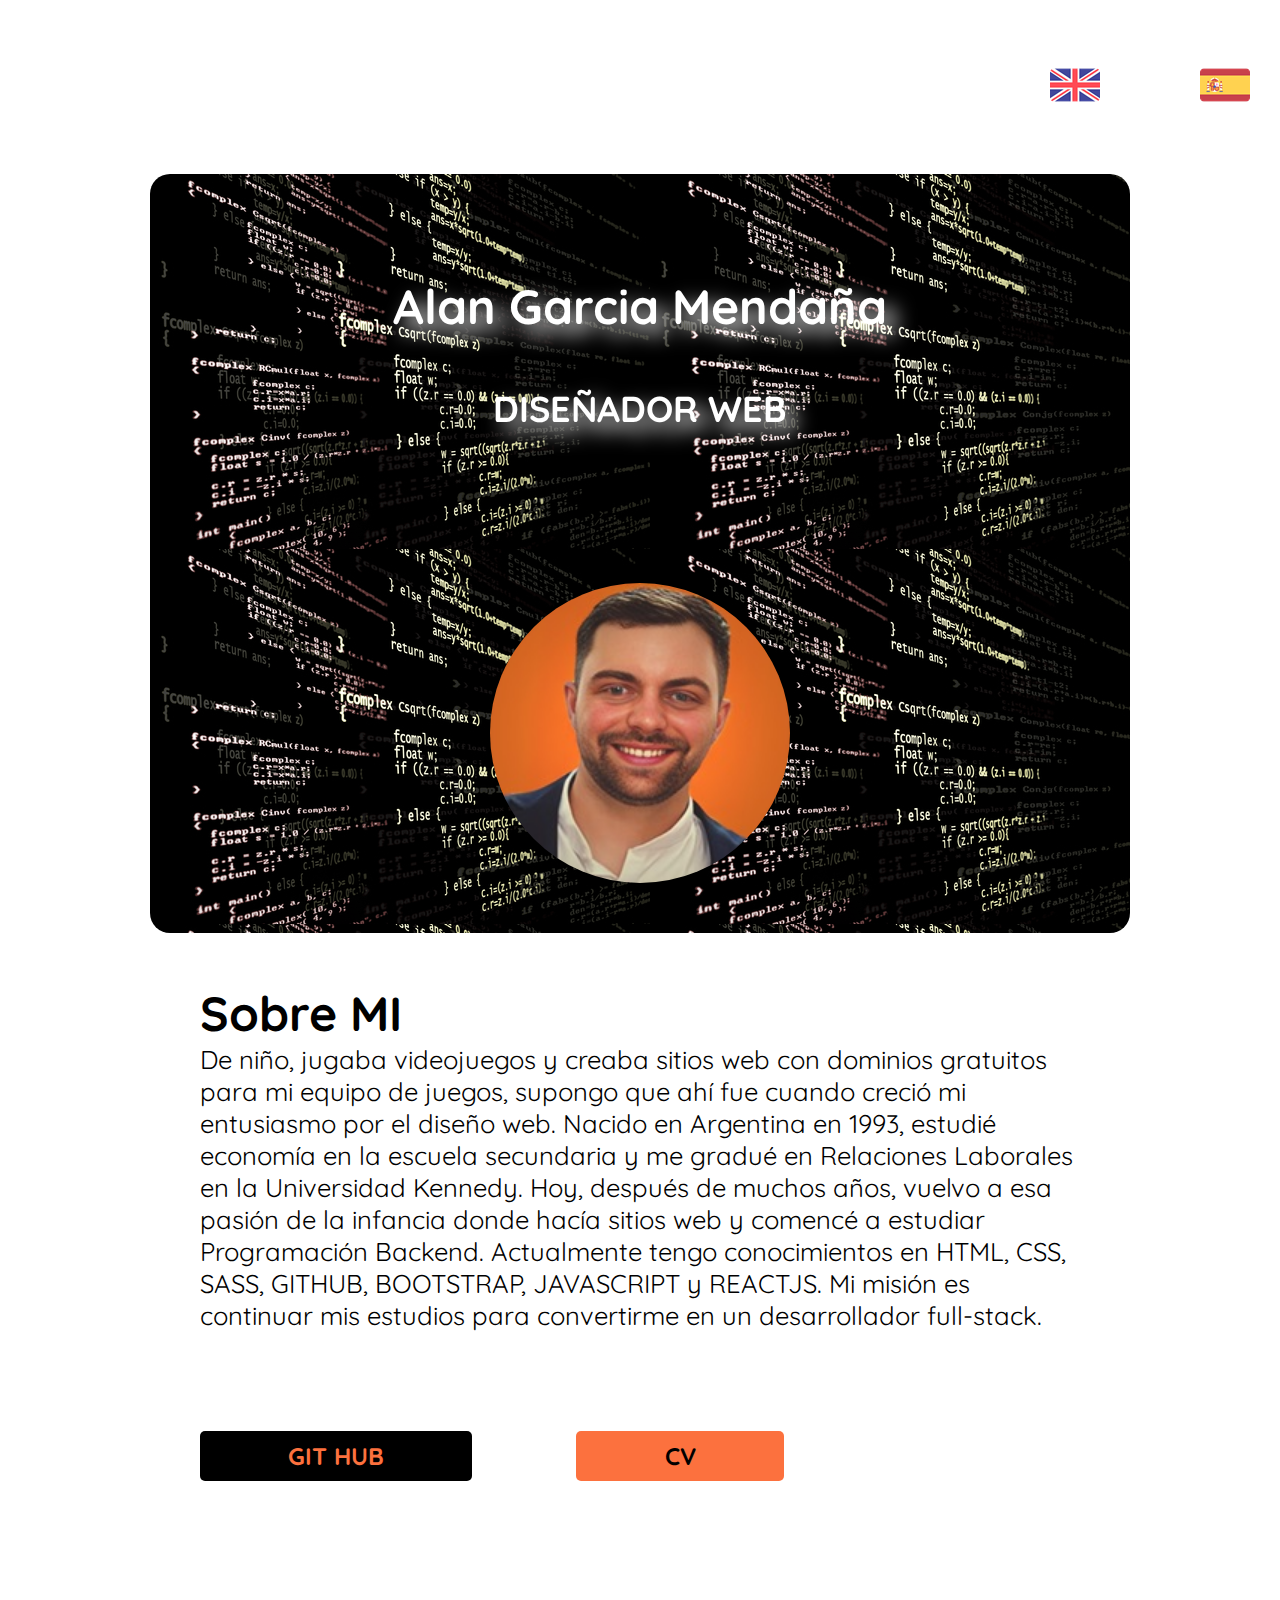
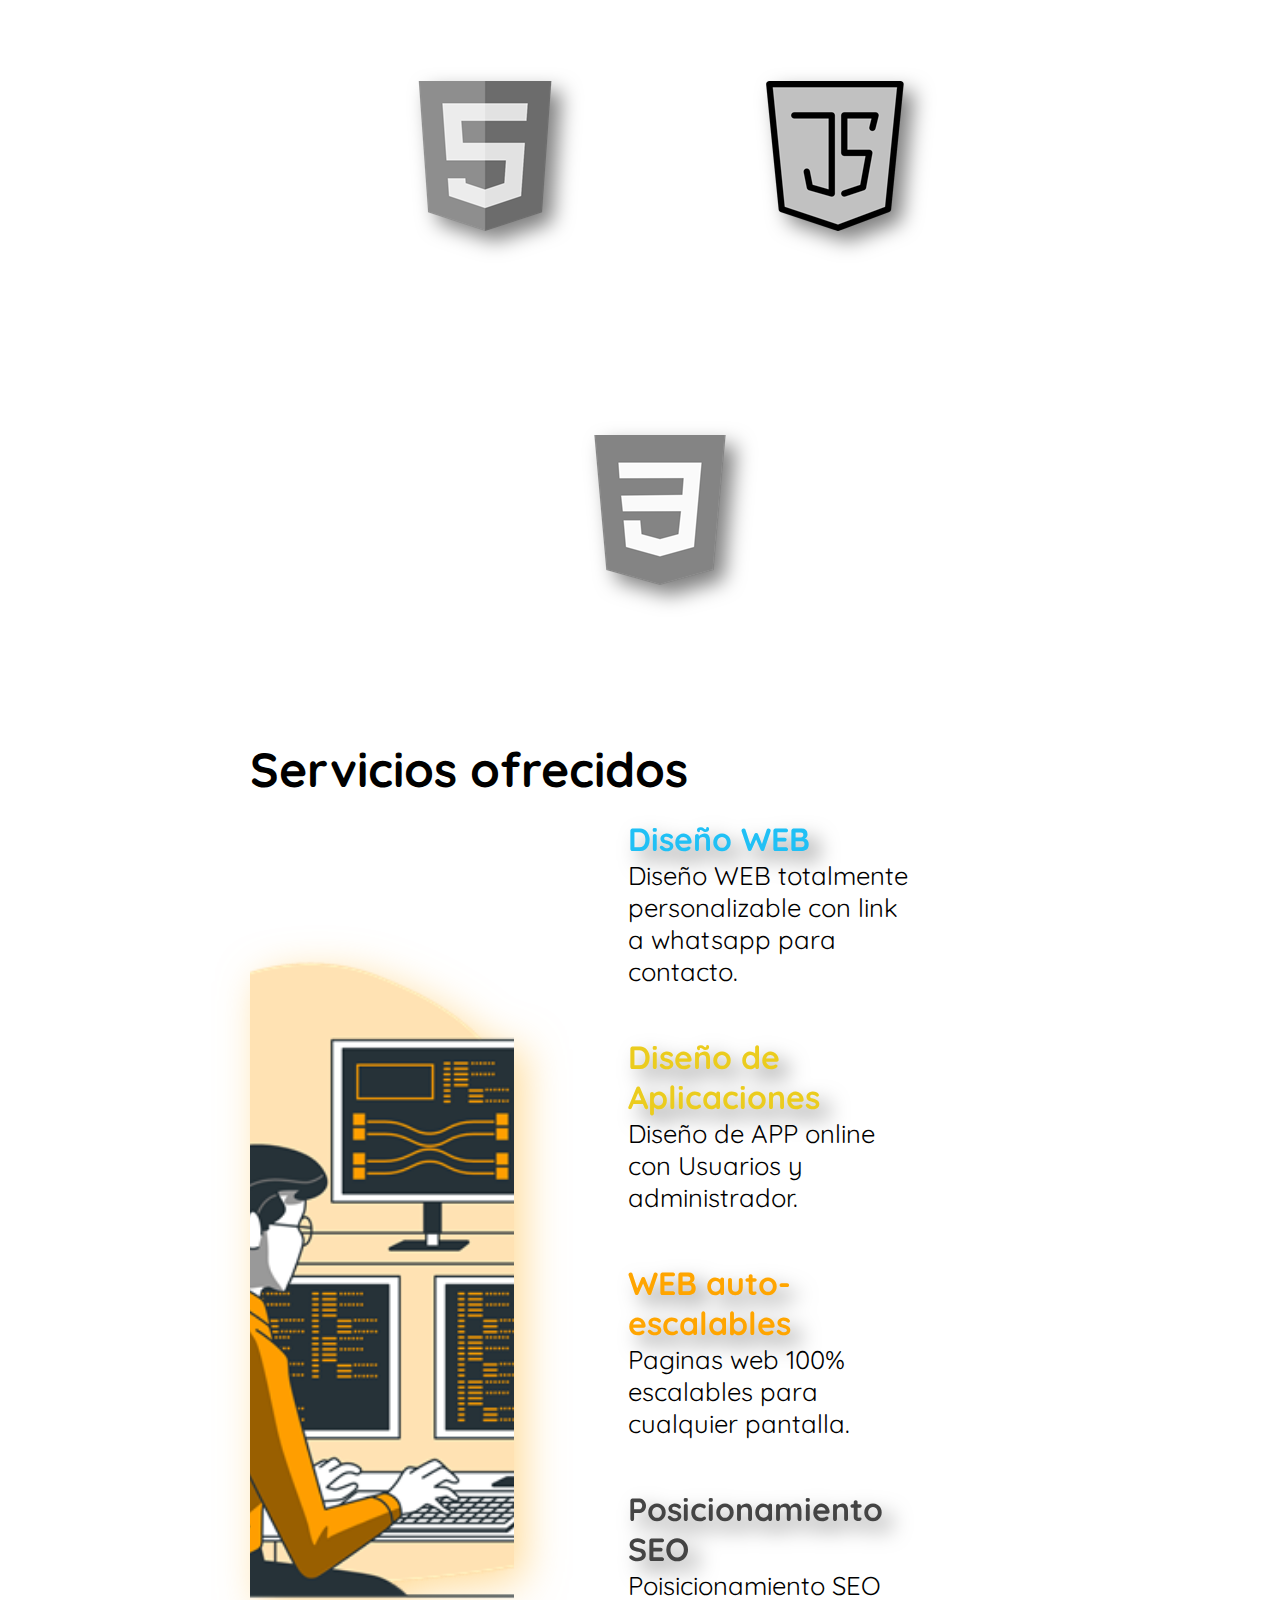
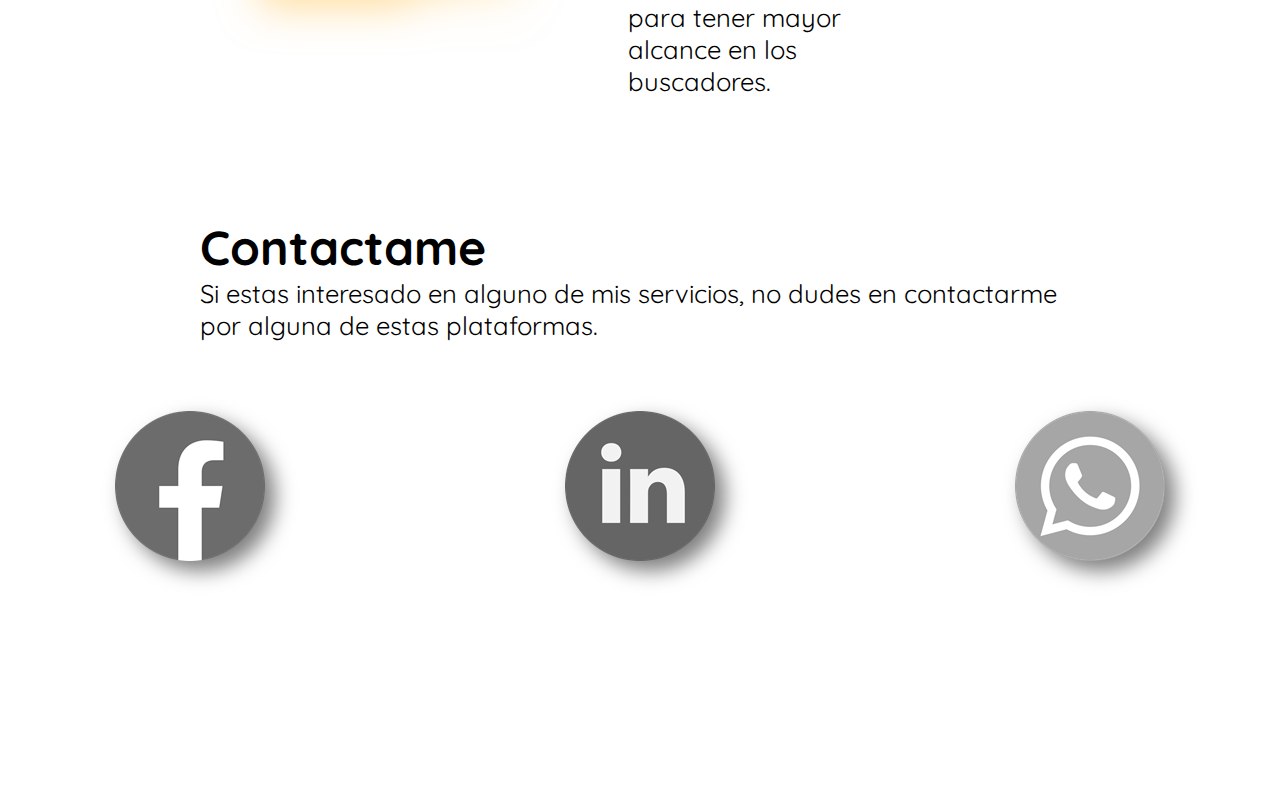
==== index-espanol.html @ 42dad5a8 "first commit" ====
<!DOCTYPE html>
<html lang="en">
<head>
    <meta charset="UTF-8">
    <meta name="viewport" content="width=device-width, initial-scale=1.0">
    <title>Portfolio Alan Garcia Mendaña</title>
    <link rel="preconnect" href="https://fonts.googleapis.com">
    <link rel="preconnect" href="https://fonts.gstatic.com" crossorigin>
    <link href="https://fonts.googleapis.com/css2?family=Edu+AU+VIC+WA+NT+Hand:wght@400..700&family=Quicksand:wght@300..700&display=swap" rel="stylesheet">
    <link rel="stylesheet" href="style.css">
</head>
<body>
    <div class="idiomas-contenedor">
        <ul class="idiomas">
            <li><a href="./index.html"><img src="./img/reino-unido.png" alt="Ingles"></a></li>
            <li><a href="./index-espanol.html"><img src="./img/espana.png" alt="Español"></a></li>
        </ul>
    </div>
<header>
<ul class="titles">
<li class="titles-item"><h1 >Alan Garcia Mendaña</h1></li>
<li class="titles-item"><h2 >DISEÑADOR WEB</h2></li>
</ul>
<img id="CVimg" src="./img/alanGarcia.jpg" alt="Alan Garcia Mendaña">
</header>

<main>
<h2 class="subtitle">Sobre MI</h2>
<p class="aboutme">De niño, jugaba videojuegos y creaba sitios web con dominios gratuitos para mi equipo de juegos, supongo que ahí fue cuando creció mi entusiasmo por el diseño web. Nacido en Argentina en 1993, estudié economía en la escuela secundaria y me gradué en Relaciones Laborales en la Universidad Kennedy. Hoy, después de muchos años, vuelvo a esa pasión de la infancia donde hacía sitios web y comencé a estudiar Programación Backend. Actualmente tengo conocimientos en HTML, CSS, SASS, GITHUB, BOOTSTRAP, JAVASCRIPT y REACTJS. Mi misión es continuar mis estudios para convertirme en un desarrollador full-stack.</p>
<button id="github" class="github bttn">GIT HUB</button>
<button id="cv" class="cv bttn">CV</button>
      <ul class="logos">
        <li class="logos-item imglogos"><img src="./img/html.png" alt="HTML5"></li>
        <li class="logos-item imglogos"><img src="./img/secuencia-de-comandos-de-java.png" alt="JS"></li>
        <li class="logos-item imglogos"><img src="./img/css-3.png" alt="CSS"></li>
      </ul class="logos">
      <div class="services">
        <h2 class="subtitle">Servicios ofrecidos</h2>
        <img class="service-img" src="./img/Programming-bro.png" alt="Services">
        <ul class="services-list">
            <li class="services-list-item">
                <p class="services-subtitles" style="color:rgb(32, 192, 245)">Diseño WEB </p>
                <p class="aboutme">Diseño WEB totalmente personalizable con link a whatsapp para contacto.
</p>
            </li>
            <li class="services-list-item">
                <p class="services-subtitles" style="color:rgb(235, 204, 30)">Diseño de Aplicaciones </p>
                <p class="aboutme">Diseño de APP online con Usuarios y administrador.</p>
            </li>
            <li class="services-list-item">
                <p class="services-subtitles" style="color:orange">WEB auto-escalables</p>
                <p class="aboutme">Paginas web 100% escalables para cualquier pantalla.</p>
            </li>
            <li class="services-list-item">
                <p class="services-subtitles" style="color:rgb(68, 68, 68)">Posicionamiento SEO</p>
                <p class="aboutme">Poisicionamiento SEO para tener mayor alcance en los buscadores.</p>
            </li>
        </ul>
    </div>
</main>
</main>

<footer>
    <h2 class="subtitle">Contactame</h2>
    <p class="aboutme" >
        Si estas interesado en alguno de mis servicios, no dudes en contactarme por alguna de estas plataformas.
    </p>
    <ul class="social_media">
        <li class="social_media_item"><a href="https://www.facebook.com/alan.garciamendana?mibextid=ZbWKwL"><img src="./img/facebook.png" alt="facebook"></a></li>
        <li class="social_media_item"><a href="https://www.linkedin.com/in/alan-garcia-menda%C3%B1a-49a973146/?originalSubdomain=ar"><img src="./img/linkedin.png" alt="linkedin"></a></li>
        <li class="social_media_item"><a href="https://wa.me/541127194676text=Hola! Estoy interesado en tus servicios!"><img src="./img/social.png" alt="whatsapp"></a></li>
    </ul>
    </footer>

    <script src="main.js"></script>
</body>
</html>
---- style.css ----
*{
    font-size: 52,6%;
    box-sizing: content-box;
    margin: 50px;
    font-family: "Quicksand", sans-serif;
  font-optical-sizing: auto;
  font-weight: weight;
  font-style: normal;
  
}
.idiomas-contenedor {
    flex-wrap: wrap;
    margin-top: -140px;
    top: 0;
    width: 100%; 
    display: flex;
    justify-content: flex-end; 
    z-index: 1;
}

    .idiomas{
flex-wrap: wrap;
    display: flex;
    list-style: none;
    flex-direction: row;
}
.idiomas li {
    max-width: 10px;
    margin: 0 70px;
    padding: 0;
}
header {
    margin-top: -90px;
    justify-content: center;
    display: flex;
    flex-wrap: wrap;
    flex-direction: row;
    border-radius: 20px;
    position: relative; 
}
  header::before {
    border-radius: 20px;
    content: "";
    position: absolute;
    top: 0;
    left: 0;
    width: 100%;
    height: 100%;
    background-image: url("./img/fondo-aboutme.jpg");
    filter: grayscale(75%);
    z-index: -1; 
  }
#CVimg{
    border-radius: 100%;
    filter: grayscale(0%);
    width: 300px;

}
.titles{
    padding: 2px;
 text-decoration: none;
 list-style: none;
}
.titles-item{
    font-size: 1.5rem;
    color: white;
    text-align: center;
    justify-content: center;
text-decoration: wavy;
font-weight: bolder;
filter: drop-shadow(10px 10px 10px rgb(255, 255, 255))
}
.subtitle{
    font-size: 3rem;
}

main footer{
    flex-wrap: wrap;
    margin-left: 150px;

}
@media (max-width: 1000px) {
    main{
        margin: auto;
    }
}
.aboutme{
    font-size: 1.6rem;
    margin-top: -50px;
}
.logos{
justify-content: center;
flex-wrap: wrap;
    text-align: left;
    display: flex;
    flex-direction: row;
    list-style: none;
}


.imglogos{
    
   filter:grayscale(100%)  drop-shadow(10px 10px 10px rgba(0, 0, 0, 0.5)); 
   transition: 1s ease;
}
.logos:hover .imglogos{
    filter: grayscale(0) drop-shadow(0px 0px 0px rgba(0, 0, 0, 0.5));
}

.bttn{
    
    justify-content: center;
    border: none;
    border-radius: 5px;
    font-size: 1.5rem;
    padding:1% 9%;
    font-weight: bolder;
    cursor: pointer;
}
.cv{
    color: black;
    background-color: rgb(252, 113, 62);
    transition: 1s ease;
}
.github{
    color: rgb(252, 113, 62) ;
    background-color: black;
    transition: 1s ease;
}
.github:hover{

    background-color:rgb(165, 164, 164);
}
.cv:hover{

    background-color: rgb(182, 182, 182);
}
.services {
    position: relative; /* Hacemos el contenedor relativo para poder posicionar elementos dentro de él */
  }
  
  .service-img {
    position: absolute;
    top: 0;
    left: 0;
    width: 30%; /* Ajusta el ancho de la imagen según tus necesidades */
    height: 100%;
    object-fit: cover; /* Hace que la imagen se ajuste al contenedor sin distorsionar */
    z-index: -1; /* Coloca la imagen detrás de la lista */
    border-radius: 20px;
    filter: drop-shadow(10px 10px 20px rgba(255, 185, 55, 0.5))
  }
  
  .services-list {
    margin-left: 35%; 
    padding: 20px;
    margin-top: -100px;
    font-size: 2rem;
    list-style:none;
 }
  .services-subtitles{
    font-weight: bolder;
    filter:drop-shadow(10px 10px 10px rgba(0, 0, 0, 0.5));
}

.titulos {
    display: flex;
    list-style: none;
    justify-content: center;
    flex-wrap: wrap;
    max-width: fit-content;
    
  }
  .titulos_item {
    justify-content: center;
    display: flex;
    flex-direction: row;
    margin: auto;
    max-width: 400px;
    margin: 10px;
    padding: 0;
    flex-shrink: 0; 
    transition: 1s ease;
  }
  
  .titulos_item img:hover {
    transform: scale(1.2); 
    transform-origin: center;
  }

  .social_media{
    justify-content: center;
    display: flex;
    padding: 20px;
    margin-top: -100px;
    font-size: 2rem;
    list-style:none;
  }
  .social_media_item{
    filter: grayscale(100%) drop-shadow(10px 10px 10px rgba(0, 0, 0, 0.5));
    transition: 1.5s ease;
  }
  .social_media_item:hover{
    filter:grayscale(0)
  }
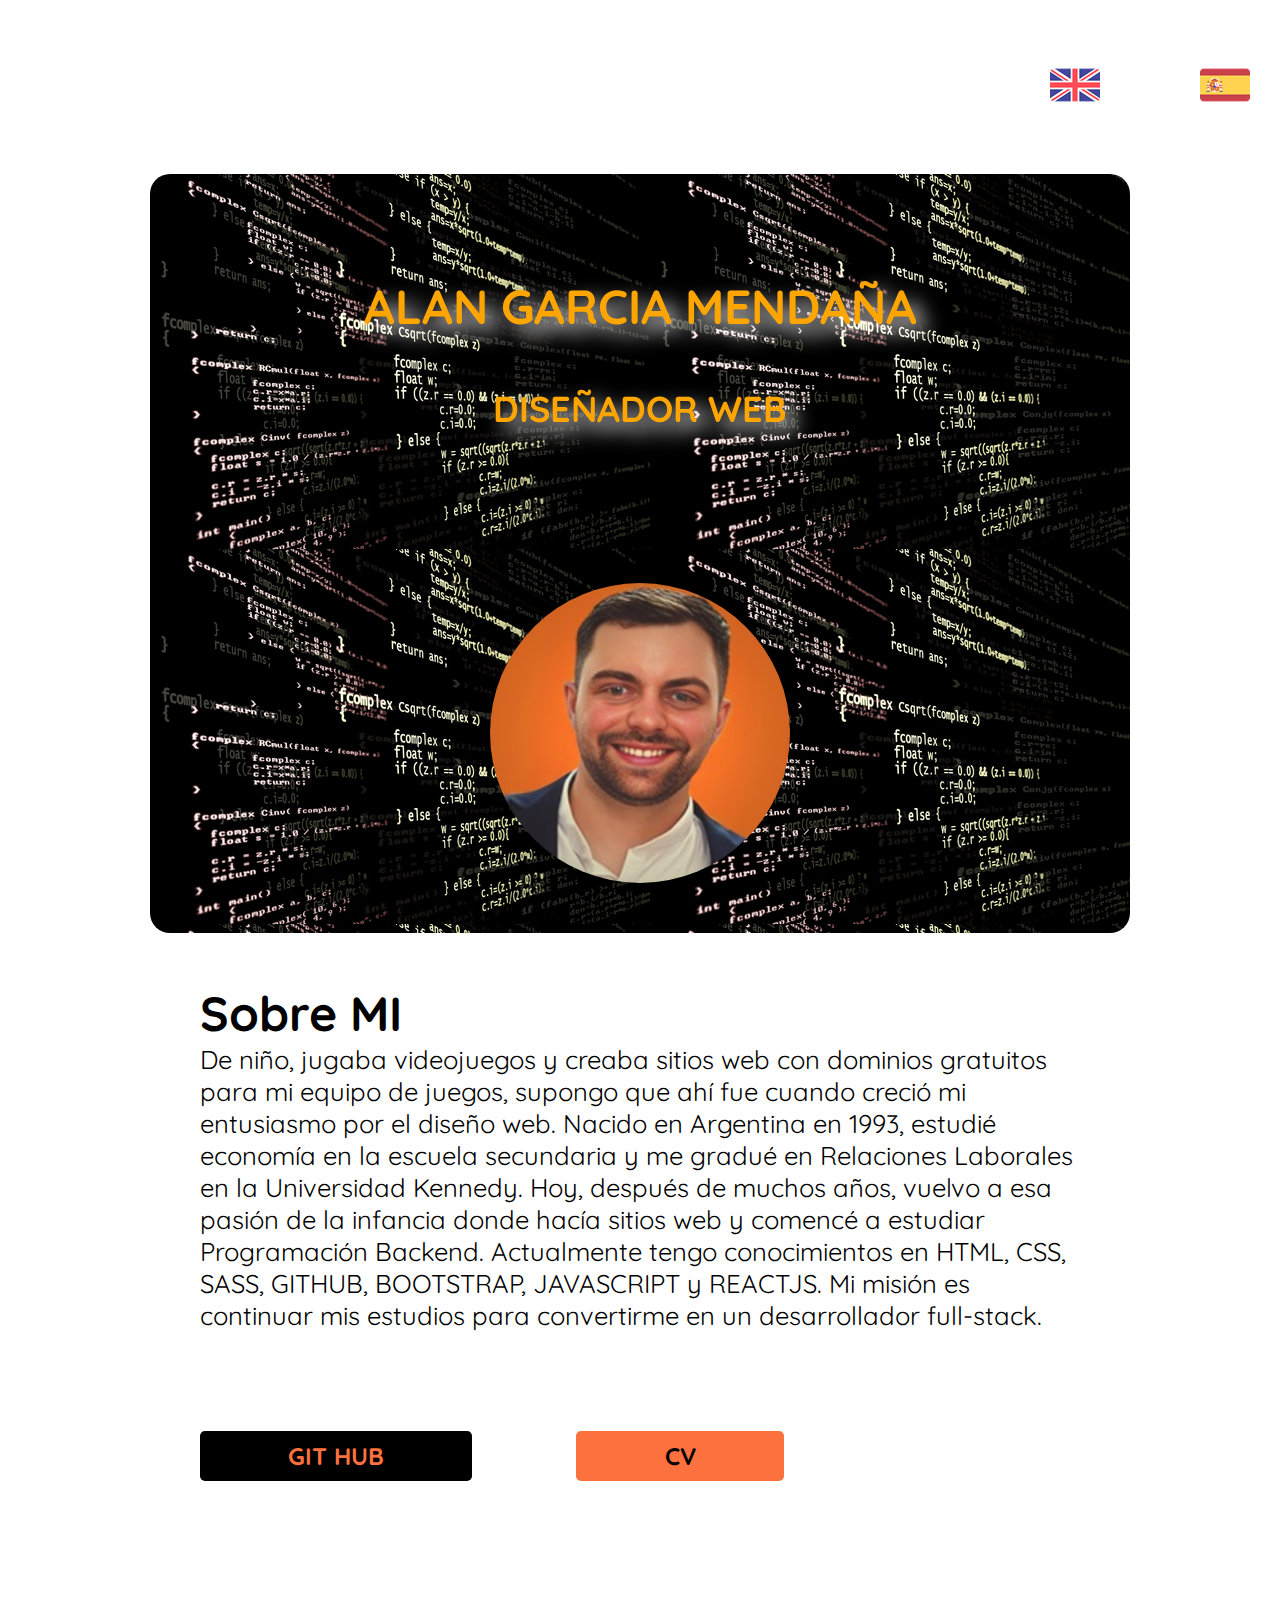
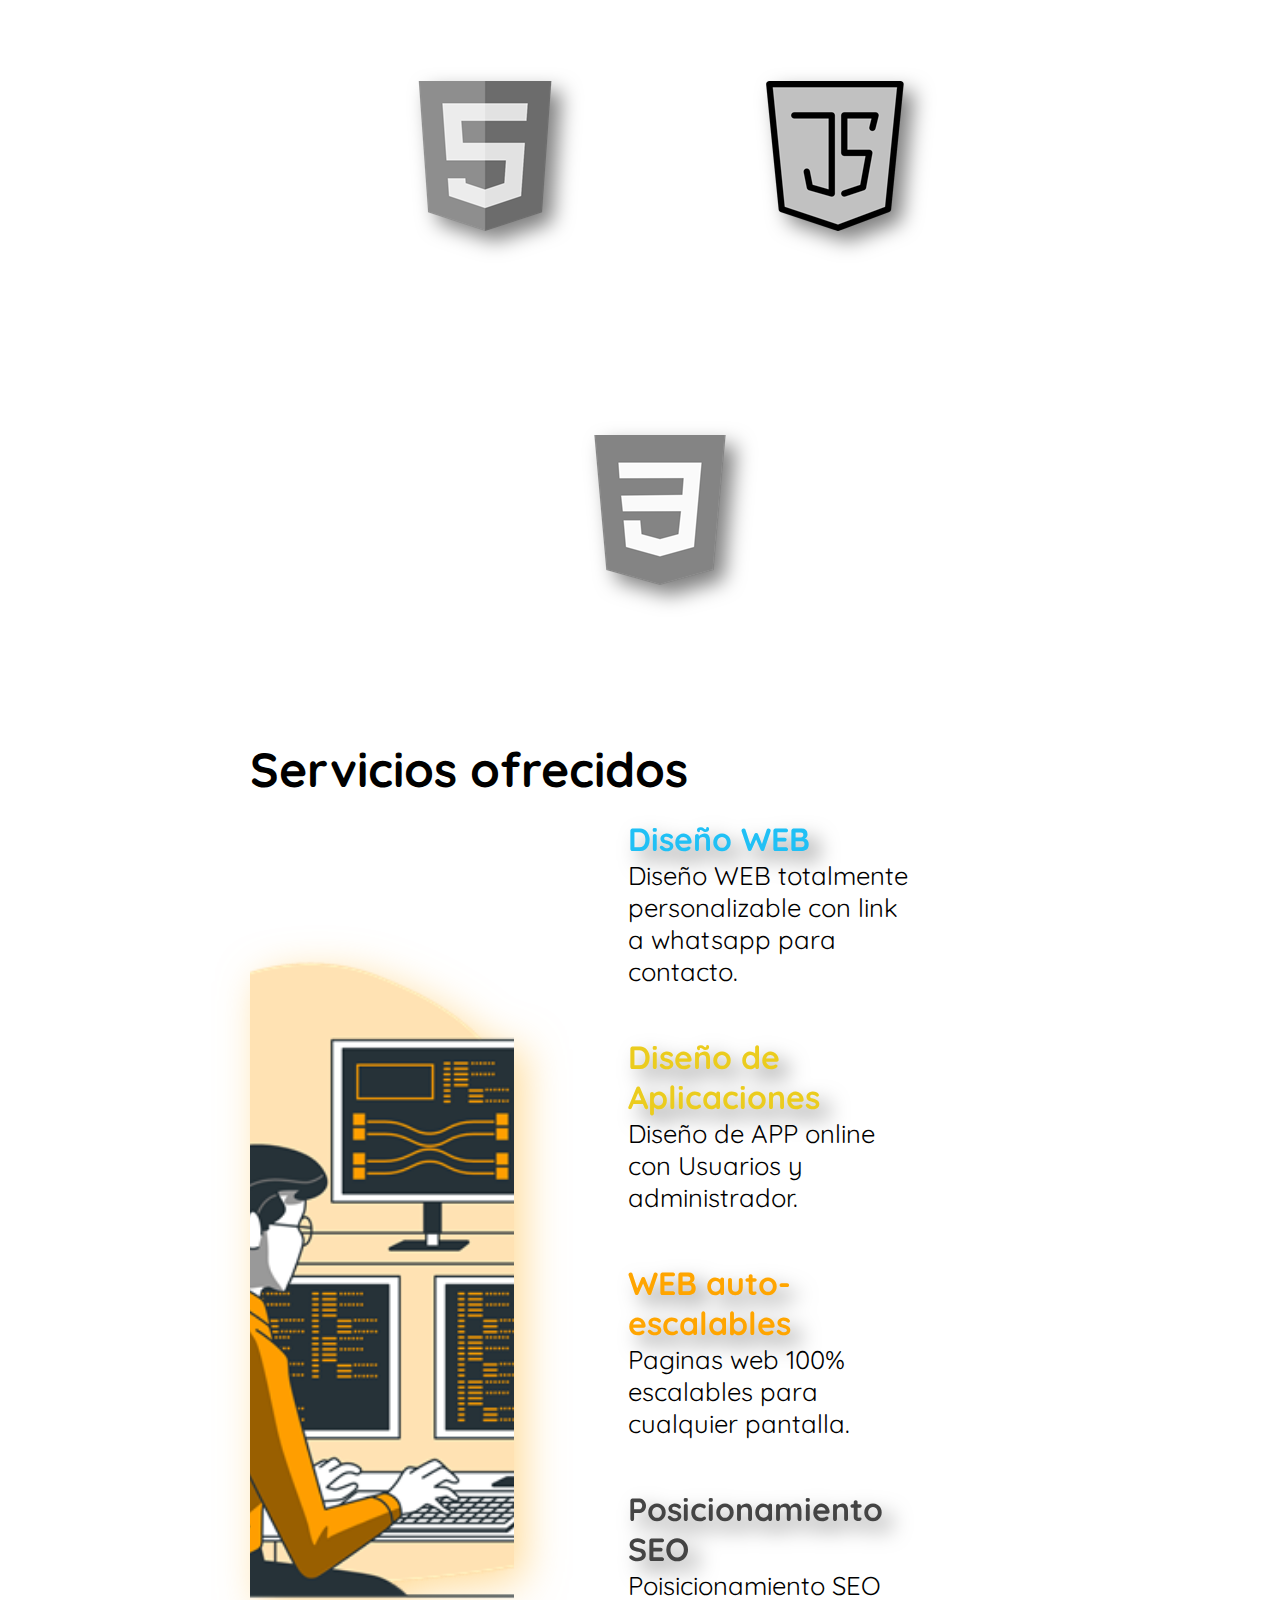
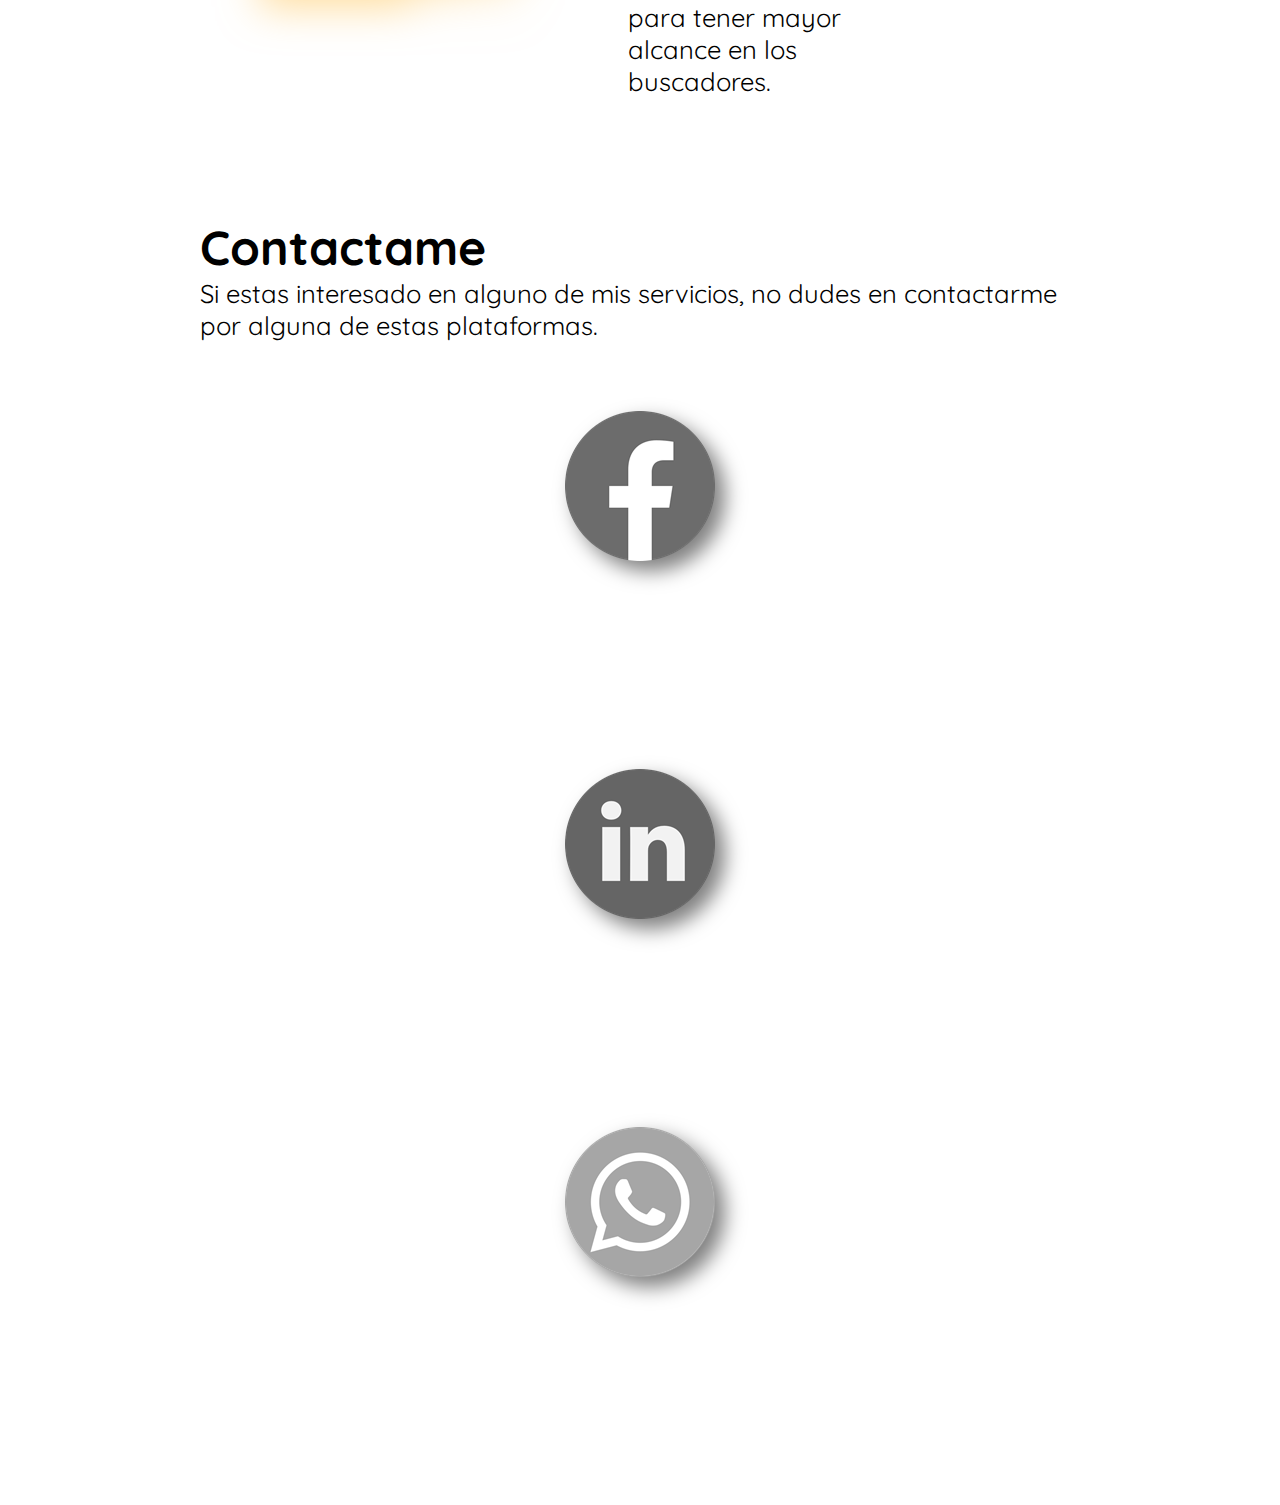
==== commit 169758d2: "Update index-espanol.html" ====
--- a/index-espanol.html
+++ b/index-espanol.html
@@ -18,7 +18,7 @@
     </div>
 <header>
 <ul class="titles">
-<li class="titles-item"><h1 >Alan Garcia Mendaña</h1></li>
+<li class="titles-item"><h1 >ALAN GARCIA MENDAÑA</h1></li>
 <li class="titles-item"><h2 >DISEÑADOR WEB</h2></li>
 </ul>
 <img id="CVimg" src="./img/alanGarcia.jpg" alt="Alan Garcia Mendaña">
@@ -74,4 +74,4 @@
 
     <script src="main.js"></script>
 </body>
-</html>+</html>
--- a/style.css
+++ b/style.css
@@ -63,7 +63,7 @@
 }
 .titles-item{
     font-size: 1.5rem;
-    color: white;
+    color: orange;
     text-align: center;
     justify-content: center;
 text-decoration: wavy;
@@ -189,6 +189,7 @@
   }
 
   .social_media{
+    flex-wrap: wrap;
     justify-content: center;
     display: flex;
     padding: 20px;
@@ -202,4 +203,4 @@
   }
   .social_media_item:hover{
     filter:grayscale(0)
-  }+  }
